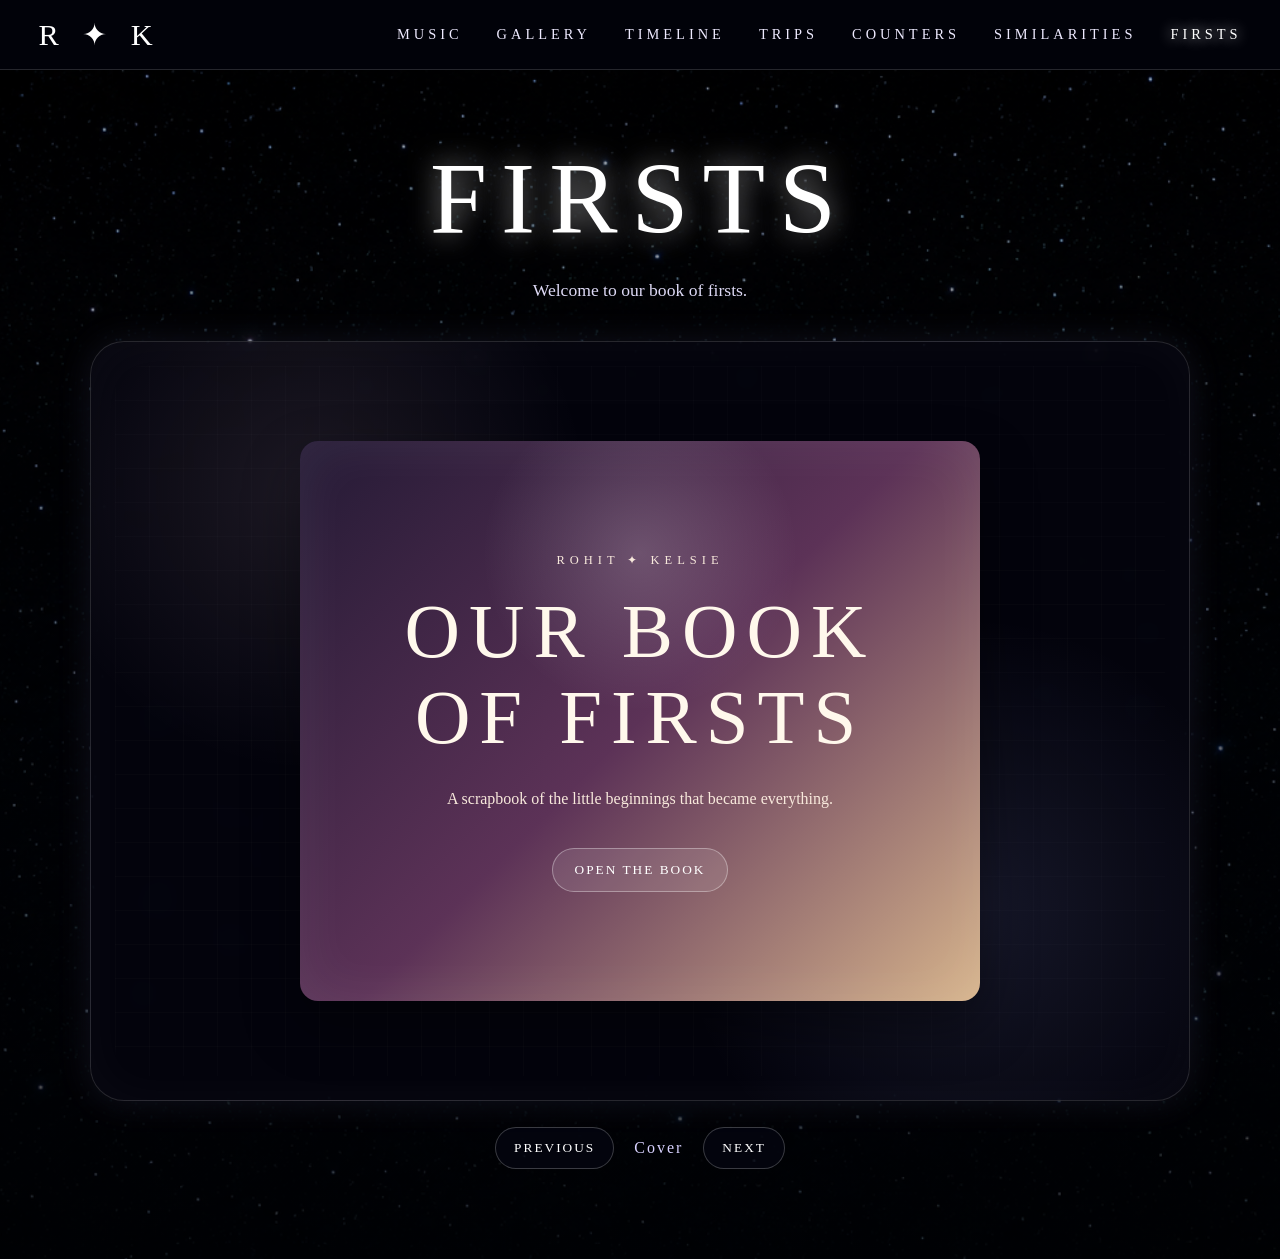
==== firsts.html @ d0226f0a "Add files via upload" ====
<!DOCTYPE html>
<html lang="en">
<head>
  <meta charset="UTF-8" />
  <meta name="viewport" content="width=device-width, initial-scale=1.0" />

  <title>Our Book of Firsts | Rohit ✦ Kelsie</title>

  <link rel="stylesheet" href="style.css?v=6" />
</head>

<body>
  <header class="navbar">
    <a href="index.html" class="logo">R ✦ K</a>

    <nav>
      <a href="music.html">Music</a>
      <a href="gallery.html">Gallery</a>
      <a href="timeline.html">Timeline</a>
      <a href="trips.html">Trips</a>
      <a href="counters.html">Counters</a>
      <a href="similarities.html">Similarities</a>
      <a href="firsts.html" class="active">Firsts</a>
    </nav>
  </header>

  <main class="content-page firsts-page">
    <section class="page-hero firsts-hero">
      <h1>Firsts</h1>
      <p>Welcome to our book of firsts.</p>
    </section>

    <section class="book-shell">

      <aside class="firsts-side-menu" id="sideMenu">
        <p>Chapters</p>
        <button data-page="1">First Meeting</button>
        <button data-page="2">First Hangout</button>
        <button data-page="3">First Long Conversation</button>
        <button data-page="4">First Pseudodate</button>
        <button data-page="5">First Kiss</button>
        <button data-page="6">First Date</button>
        <button data-page="7">First Dance</button>
        <button data-page="8">First Road Trip</button>
        <button data-page="9">First Crack</button>
        <button data-page="10">First Classic Session</button>
        <button data-page="11">First Date as a Couple</button>
        <button data-page="12">First I Love You</button>
        <button data-page="13">First Zoo Day</button>
        <button data-page="14">First Time We Stayed Somewhere</button>
        <button data-page="15">First Flight Together</button>
        <button data-page="16">First Time Duo Drinking</button>
        <button data-page="17">First Fight Both Angry</button>
      </aside>

      <div class="book-stage">

        <!-- COVER -->
        <article class="book-page book-cover active">
          <div class="cover-inner">
            <p class="book-kicker">Rohit ✦ Kelsie</p>
            <h2>Our Book of Firsts</h2>
            <p>
              A scrapbook of the little beginnings that became everything.
            </p>
            <button class="open-book-button" data-page="0">Open the Book</button>
          </div>
        </article>

        <!-- TABLE OF CONTENTS -->
        <article class="book-page contents-page">
          <div class="contents-card">
            <p class="book-kicker">Table of Contents</p>
            <h2>Chapters</h2>

            <div class="chapter-grid">
              <button data-page="1">01. First Meeting</button>
              <button data-page="2">02. First Hangout</button>
              <button data-page="3">03. First Long Conversation</button>
              <button data-page="4">04. First Pseudodate</button>
              <button data-page="5">05. First Kiss</button>
              <button data-page="6">06. First Date</button>
              <button data-page="7">07. First Dance</button>
              <button data-page="8">08. First Road Trip</button>
              <button data-page="9">09. First Crack</button>
              <button data-page="10">10. First Classic Session</button>
              <button data-page="11">11. First Date as a Couple</button>
              <button data-page="12">12. First I Love You</button>
              <button data-page="13">13. First Zoo Day</button>
              <button data-page="14">14. First Time We Stayed Somewhere</button>
              <button data-page="15">15. First Flight Together</button>
              <button data-page="16">16. First Time Duo Drinking</button>
              <button data-page="17">17. First Fight Both Angry</button>
            </div>
          </div>
        </article>

        <!-- FIRST PAGES -->
        <article class="book-page first-entry-page">
          <div class="first-entry">
            <p class="first-number">Chapter 01</p>
            <h2>First Meeting</h2>
            <p class="first-date">Add date</p>
            <p class="first-description">Write the story here.</p>
            <div class="first-photo-grid">
              <div class="first-photo-placeholder">Photo</div>
              <div class="first-photo-placeholder">Photo</div>
              <div class="first-photo-placeholder">Photo</div>
            </div>
          </div>
        </article>

        <article class="book-page first-entry-page">
          <div class="first-entry">
            <p class="first-number">Chapter 02</p>
            <h2>First Hangout</h2>
            <p class="first-date">Add date</p>
            <p class="first-description">Write the story here.</p>
            <div class="first-photo-grid">
              <div class="first-photo-placeholder">Photo</div>
              <div class="first-photo-placeholder">Photo</div>
              <div class="first-photo-placeholder">Photo</div>
            </div>
          </div>
        </article>

        <article class="book-page first-entry-page">
          <div class="first-entry">
            <p class="first-number">Chapter 03</p>
            <h2>First Long Conversation</h2>
            <p class="first-date">Add date</p>
            <p class="first-description">Write the story here.</p>
            <div class="first-photo-grid">
              <div class="first-photo-placeholder">Photo</div>
              <div class="first-photo-placeholder">Photo</div>
              <div class="first-photo-placeholder">Photo</div>
            </div>
          </div>
        </article>

        <article class="book-page first-entry-page">
          <div class="first-entry">
            <p class="first-number">Chapter 04</p>
            <h2>First Pseudodate</h2>
            <p class="first-date">Add date</p>
            <p class="first-description">Write the story here.</p>
            <div class="first-photo-grid">
              <div class="first-photo-placeholder">Photo</div>
              <div class="first-photo-placeholder">Photo</div>
              <div class="first-photo-placeholder">Photo</div>
            </div>
          </div>
        </article>

        <article class="book-page first-entry-page">
          <div class="first-entry">
            <p class="first-number">Chapter 05</p>
            <h2>First Kiss</h2>
            <p class="first-date">Add date</p>
            <p class="first-description">Write the story here.</p>
            <div class="first-photo-grid">
              <div class="first-photo-placeholder">Photo</div>
              <div class="first-photo-placeholder">Photo</div>
              <div class="first-photo-placeholder">Photo</div>
            </div>
          </div>
        </article>

        <article class="book-page first-entry-page">
          <div class="first-entry">
            <p class="first-number">Chapter 06</p>
            <h2>First Date</h2>
            <p class="first-date">Add date</p>
            <p class="first-description">Write the story here.</p>
            <div class="first-photo-grid">
              <div class="first-photo-placeholder">Photo</div>
              <div class="first-photo-placeholder">Photo</div>
              <div class="first-photo-placeholder">Photo</div>
            </div>
          </div>
        </article>

        <article class="book-page first-entry-page">
          <div class="first-entry">
            <p class="first-number">Chapter 07</p>
            <h2>First Dance</h2>
            <p class="first-date">Add date</p>
            <p class="first-description">Write the story here.</p>
            <div class="first-photo-grid">
              <div class="first-photo-placeholder">Photo</div>
              <div class="first-photo-placeholder">Photo</div>
              <div class="first-photo-placeholder">Photo</div>
            </div>
          </div>
        </article>

        <article class="book-page first-entry-page">
          <div class="first-entry">
            <p class="first-number">Chapter 08</p>
            <h2>First Road Trip</h2>
            <p class="first-date">Add date</p>
            <p class="first-description">Write the story here.</p>
            <div class="first-photo-grid">
              <div class="first-photo-placeholder">Photo</div>
              <div class="first-photo-placeholder">Photo</div>
              <div class="first-photo-placeholder">Photo</div>
            </div>
          </div>
        </article>

        <article class="book-page first-entry-page">
          <div class="first-entry">
            <p class="first-number">Chapter 09</p>
            <h2>First Crack</h2>
            <p class="first-date">Add date</p>
            <p class="first-description">Write the story here.</p>
            <div class="first-photo-grid">
              <div class="first-photo-placeholder">Photo</div>
              <div class="first-photo-placeholder">Photo</div>
              <div class="first-photo-placeholder">Photo</div>
            </div>
          </div>
        </article>

        <article class="book-page first-entry-page">
          <div class="first-entry">
            <p class="first-number">Chapter 10</p>
            <h2>First Classic Session</h2>
            <p class="first-date">Add date</p>
            <p class="first-description">Write the story here.</p>
            <div class="first-photo-grid">
              <div class="first-photo-placeholder">Photo</div>
              <div class="first-photo-placeholder">Photo</div>
              <div class="first-photo-placeholder">Photo</div>
            </div>
          </div>
        </article>

        <article class="book-page first-entry-page">
          <div class="first-entry">
            <p class="first-number">Chapter 11</p>
            <h2>First Date as a Couple</h2>
            <p class="first-date">Add date</p>
            <p class="first-description">Write the story here.</p>
            <div class="first-photo-grid">
              <div class="first-photo-placeholder">Photo</div>
              <div class="first-photo-placeholder">Photo</div>
              <div class="first-photo-placeholder">Photo</div>
            </div>
          </div>
        </article>

        <article class="book-page first-entry-page">
          <div class="first-entry">
            <p class="first-number">Chapter 12</p>
            <h2>First I Love You</h2>
            <p class="first-date">Add date</p>
            <p class="first-description">Write the story here.</p>
            <div class="first-photo-grid">
              <div class="first-photo-placeholder">Photo</div>
              <div class="first-photo-placeholder">Photo</div>
              <div class="first-photo-placeholder">Photo</div>
            </div>
          </div>
        </article>

        <article class="book-page first-entry-page">
          <div class="first-entry">
            <p class="first-number">Chapter 13</p>
            <h2>First Zoo Day</h2>
            <p class="first-date">Add date</p>
            <p class="first-description">Write the story here.</p>
            <div class="first-photo-grid">
              <div class="first-photo-placeholder">Photo</div>
              <div class="first-photo-placeholder">Photo</div>
              <div class="first-photo-placeholder">Photo</div>
            </div>
          </div>
        </article>

        <article class="book-page first-entry-page">
          <div class="first-entry">
            <p class="first-number">Chapter 14</p>
            <h2>First Time We Stayed Somewhere</h2>
            <p class="first-date">Add date</p>
            <p class="first-description">Write the story here.</p>
            <div class="first-photo-grid">
              <div class="first-photo-placeholder">Photo</div>
              <div class="first-photo-placeholder">Photo</div>
              <div class="first-photo-placeholder">Photo</div>
            </div>
          </div>
        </article>

        <article class="book-page first-entry-page">
          <div class="first-entry">
            <p class="first-number">Chapter 15</p>
            <h2>First Flight Together</h2>
            <p class="first-date">Add date</p>
            <p class="first-description">Write the story here.</p>
            <div class="first-photo-grid">
              <div class="first-photo-placeholder">Photo</div>
              <div class="first-photo-placeholder">Photo</div>
              <div class="first-photo-placeholder">Photo</div>
            </div>
          </div>
        </article>

        <article class="book-page first-entry-page">
          <div class="first-entry">
            <p class="first-number">Chapter 16</p>
            <h2>First Time Duo Drinking</h2>
            <p class="first-date">Add date</p>
            <p class="first-description">Write the story here.</p>
            <div class="first-photo-grid">
              <div class="first-photo-placeholder">Photo</div>
              <div class="first-photo-placeholder">Photo</div>
              <div class="first-photo-placeholder">Photo</div>
            </div>
          </div>
        </article>

        <article class="book-page first-entry-page">
          <div class="first-entry">
            <p class="first-number">Chapter 17</p>
            <h2>First Fight Both Angry at Each Other</h2>
            <p class="first-date">Add date</p>
            <p class="first-description">Write the story here.</p>
            <div class="first-photo-grid">
              <div class="first-photo-placeholder">Photo</div>
              <div class="first-photo-placeholder">Photo</div>
              <div class="first-photo-placeholder">Photo</div>
            </div>
          </div>
        </article>

      </div>

      <div class="book-controls">
        <button id="prevPage">Previous</button>
        <p id="pageNumber">Cover</p>
        <button id="nextPage">Next</button>
      </div>
    </section>
  </main>

  <script>
    const pages = document.querySelectorAll(".book-page");
    const pageNumber = document.getElementById("pageNumber");
    const nextButton = document.getElementById("nextPage");
    const prevButton = document.getElementById("prevPage");
    const sideMenu = document.getElementById("sideMenu");
    const jumpButtons = document.querySelectorAll("[data-page]");

    let currentPage = 0;

    function updatePageLabel() {
      if (currentPage === 0) {
        pageNumber.textContent = "Cover";
      } else if (currentPage === 1) {
        pageNumber.textContent = "Chapters";
      } else {
        pageNumber.textContent = `Chapter ${currentPage - 1} of 17`;
      }
    }

    function updateSideMenu() {
      if (currentPage >= 2) {
        sideMenu.classList.add("visible");
      } else {
        sideMenu.classList.remove("visible");
      }

      sideMenu.querySelectorAll("button").forEach((button) => {
        button.classList.toggle("active", Number(button.dataset.page) === currentPage - 1);
      });
    }

    function showPage(index, direction = "next") {
      if (index < 0 || index >= pages.length || index === currentPage) return;

      const oldPage = pages[currentPage];

      oldPage.classList.remove("active");
      oldPage.classList.add(direction === "next" ? "shuffle-left" : "shuffle-right");

      setTimeout(() => {
        pages.forEach((page) => {
          page.classList.remove("active", "shuffle-left", "shuffle-right");
        });

        currentPage = index;
        pages[currentPage].classList.add("active");

        updatePageLabel();
        updateSideMenu();
      }, 220);
    }

    nextButton.addEventListener("click", () => {
      const next = currentPage + 1 >= pages.length ? 0 : currentPage + 1;
      showPage(next, "next");
    });

    prevButton.addEventListener("click", () => {
      const prev = currentPage - 1 < 0 ? pages.length - 1 : currentPage - 1;
      showPage(prev, "prev");
    });

    jumpButtons.forEach((button) => {
      button.addEventListener("click", () => {
        const target = Number(button.dataset.page) + 1;
        const direction = target > currentPage ? "next" : "prev";
        showPage(target, direction);
      });
    });

    updatePageLabel();
    updateSideMenu();
  </script>
</body>
</html>
---- style.css ----
* {
  margin: 0;
  padding: 0;
  box-sizing: border-box;
}

html,
body {
  width: 100%;
  min-height: 100%;
  background: black;
}

body {
  overflow-x: hidden;
  font-family: Georgia, "Times New Roman", serif;
}

/* Top navigation menu */
.navbar {
  width: 100%;
  height: 70px;
  padding: 0 3%;

  display: flex;
  align-items: center;
  justify-content: space-between;

  background: rgba(2, 3, 10, 0.94);
  border-bottom: 1px solid rgba(255, 255, 255, 0.14);
}

.logo {
  color: white;
  text-decoration: none;
  font-size: 1.9rem;
  letter-spacing: 8px;
  white-space: nowrap;
}

nav {
  display: flex;
  align-items: center;
  gap: 34px;
  flex-wrap: wrap;
}

nav a {
  color: #eeeaff;
  text-decoration: none;
  text-transform: uppercase;
  font-size: 0.9rem;
  letter-spacing: 4px;
}

nav a:hover {
  color: white;
  text-shadow: 0 0 14px white;
}

/* The image section below the nav */
.home-page {
  position: relative;
  width: 100vw;
  min-height: calc(100vh - 70px);

  display: flex;
  align-items: center;
  justify-content: center;

  background-image: url("images/stars-bg.png");
  background-size: cover;
  background-position: center center;
  background-repeat: no-repeat;

  overflow: hidden;
}
.image-map {
  position: relative;
  width: min(78vw, 1500px);
}

.image-map img {
  display: block;
  width: 100%;
  height: auto;
}

/* Invisible clickable boxes */
.hotspot {
  position: absolute;
  display: block;
  text-decoration: none;
  cursor: pointer;
  border-radius: 18px;
}

/* Hover effect so you know what is clickable */
.hotspot:hover {
  background: rgba(255, 255, 255, 0.035);
  box-shadow: 0 0 30px rgba(220, 220, 255, 0.25);
}

/* Clickable areas over the star map image */

/* Clickable areas over JUST the section titles */

.star-music {
  left: 23.8%;
  top: 21%;
  width: 7.6%;
  height: 7%;
}

.star-gallery {
  left: 46%;
  top: 17.6%;
  width: 9.8%;
  height: 7%;
}

.star-timeline {
  left: 70.6%;
  top: 24.6%;
  width: 10%;
  height: 7%;
}

.star-trips {
  left: 14.2%;
  top: 58%;
  width: 7%;
  height: 7%;
}

.star-counters {
  left: 76.4%;
  top: 59.4%;
  width: 11%;
  height: 7%;
}

.star-similarities {
  left: 32%;
  top: 72%;
  width: 13%;
  height: 7%;
}

.star-firsts {
  left: 58.2%;
  top: 72.3%;
  width: 7.7%;
  height: 6%;
}

/* Mobile adjustments */
@media (max-width: 850px) {
  .navbar {
    height: auto;
    min-height: 95px;
    padding: 18px 20px;
    flex-direction: column;
    gap: 14px;
  }

  .logo {
    font-size: 1.6rem;
  }

  nav {
    justify-content: center;
    gap: 16px;
  }

  nav a {
    font-size: 0.72rem;
    letter-spacing: 2px;
  }

  .home-page {
    height: calc(100vh - 95px);
    min-height: 680px;
    background-size: cover;
    background-position: center center;
  }

  .hotspot:hover {
    background: transparent;
    box-shadow: none;
  }
}
/* Shared inside pages */

.content-page {
  min-height: calc(100vh - 70px);
  padding: 70px 7% 90px;

  background-image:
    linear-gradient(rgba(0, 0, 0, 0.32), rgba(0, 0, 0, 0.68)),
    url("images/stars-bg.png");

  background-size: cover;
  background-position: center center;
  background-repeat: no-repeat;

  color: white;
}
.music-page {
  background-image:
    linear-gradient(rgba(0, 0, 0, 0.38), rgba(0, 0, 0, 0.72)),
    url("images/music-bg.png");
}

nav a.active {
  color: white;
  text-shadow: 0 0 14px white;
}

.page-hero {
  max-width: 900px;
  margin: 0 auto 70px;
  text-align: center;
}

.page-hero h1 {
  font-size: clamp(3.2rem, 8vw, 7rem);
  font-weight: normal;
  letter-spacing: 14px;
  text-transform: uppercase;
  margin-bottom: 18px;
  text-shadow: 0 0 28px rgba(255, 255, 255, 0.55);
}

.page-hero p {
  color: #ddd9f5;
  font-size: 1.1rem;
  line-height: 1.8;
}

.eyebrow {
  color: #d8d2ff;
  text-transform: uppercase;
  letter-spacing: 5px;
  font-size: 0.75rem;
  margin-bottom: 12px;
}

.music-section {
  max-width: 1250px;
  margin: 0 auto;
}

.section-heading {
  text-align: center;
  margin-bottom: 34px;
}

.section-heading h2,
.coming-soon-section h2 {
  font-size: clamp(2rem, 4vw, 3.5rem);
  font-weight: normal;
  letter-spacing: 8px;
  text-transform: uppercase;
  text-shadow: 0 0 18px rgba(255, 255, 255, 0.35);
}

.playlist-grid {
  display: grid;
  grid-template-columns: repeat(2, minmax(0, 1fr));
  gap: 34px;
}

.playlist-card {
  display: grid;
  grid-template-columns: 230px 1fr;
  gap: 28px;
  align-items: start;

  padding: 26px;
  border: 1px solid rgba(255, 255, 255, 0.14);
  border-radius: 28px;

  background: rgba(5, 6, 18, 0.68);
  box-shadow: 0 0 35px rgba(160, 170, 255, 0.09);
  backdrop-filter: blur(10px);
}

.playlist-cover {
  width: 100%;
  aspect-ratio: 1 / 1;
  object-fit: cover;
  border-radius: 20px;

  box-shadow:
    0 0 18px rgba(255, 255, 255, 0.18),
    0 0 42px rgba(180, 190, 255, 0.13);
}

.playlist-info h3 {
  font-size: 1.55rem;
  font-weight: normal;
  letter-spacing: 4px;
  text-transform: uppercase;
  margin-bottom: 16px;
}

.playlist-info p {
  color: #e4e1f5;
  font-size: 0.98rem;
  line-height: 1.8;
  margin-bottom: 22px;
}

.signature {
  display: block;
  margin-top: 10px;
  color: #ffffff;
}

.spotify-button {
  display: inline-block;
  padding: 12px 18px;

  border: 1px solid rgba(255, 255, 255, 0.28);
  border-radius: 999px;

  color: white;
  text-decoration: none;
  text-transform: uppercase;
  letter-spacing: 2px;
  font-size: 0.75rem;

  background: rgba(255, 255, 255, 0.06);
  transition: 0.25s;
}

.spotify-button:hover {
  background: rgba(255, 255, 255, 0.14);
  box-shadow: 0 0 24px rgba(220, 220, 255, 0.25);
  transform: translateY(-2px);
}

.coming-soon-section {
  max-width: 900px;
  margin: 85px auto 0;
  padding: 34px;

  text-align: center;

  border: 1px solid rgba(255, 255, 255, 0.12);
  border-radius: 28px;

  background: rgba(5, 6, 18, 0.55);
  backdrop-filter: blur(10px);
}

.coming-soon-section p {
  color: #ddd9f5;
  line-height: 1.8;
  margin-top: 14px;
}

/* Laptop/tablet responsive behavior */
@media (max-width: 1150px) {
  .playlist-grid {
    grid-template-columns: 1fr;
  }

  .playlist-card {
    max-width: 850px;
    margin: 0 auto;
  }
}

/* Phone responsive behavior */
@media (max-width: 700px) {
  .content-page {
    padding: 45px 6% 70px;
  }

  .page-hero h1 {
    letter-spacing: 8px;
  }

  .playlist-card {
    grid-template-columns: 1fr;
    padding: 22px;
  }

  .playlist-cover {
    max-width: 290px;
    margin: 0 auto;
  }

  .playlist-info {
    text-align: center;
  }

  .playlist-info h3 {
    font-size: 1.3rem;
  }
}
/* Smaller section titles */
.section-heading h2,
.songs-section h2 {
  font-size: clamp(1.6rem, 3vw, 2.45rem);
  letter-spacing: 7px;
}

/* Our Songs section */

.songs-section {
  max-width: 1250px;
  margin: 90px auto 0;
}

.section-caption {
  margin-top: 10px;
  color: #cfcbe8;
  font-size: 0.9rem;
  letter-spacing: 3px;
  text-transform: lowercase;
}

.songs-grid {
  display: grid;
  grid-template-columns: repeat(3, minmax(0, 1fr));
  gap: 22px;
  margin-top: 34px;
}

.song-card {
  padding: 18px;
  border-radius: 22px;
  background: rgba(5, 6, 18, 0.68);
  border: 1px solid rgba(255, 255, 255, 0.13);
  backdrop-filter: blur(10px);
  box-shadow: 0 0 28px rgba(160, 170, 255, 0.08);
}

.song-cover {
  width: 100%;
  aspect-ratio: 1 / 1;
  object-fit: cover;
  border-radius: 16px;
  margin-bottom: 16px;
  box-shadow:
    0 0 14px rgba(255, 255, 255, 0.15),
    0 0 30px rgba(180, 190, 255, 0.12);
}

.song-card h3 {
  font-size: 1rem;
  line-height: 1.35;
  letter-spacing: 2.2px;
  text-transform: uppercase;
  font-weight: normal;
  margin-bottom: 5px;
}

.artist {
  color: #c9c4df;
  font-size: 0.82rem;
  letter-spacing: 1.5px;
  margin-bottom: 14px;
}

.song-story {
  margin-top: 12px;
  padding-top: 12px;
  border-top: 1px solid rgba(255, 255, 255, 0.12);
}

.song-story h4 {
  font-size: 0.72rem;
  letter-spacing: 2px;
  text-transform: uppercase;
  color: #ffffff;
  margin-bottom: 9px;
}

.song-story p {
  color: #e2dff0;
  font-size: 0.86rem;
  line-height: 1.65;
}

/* Keep 3 across on most laptops, 2 on smaller screens, 1 on phones */
@media (max-width: 1100px) {
  .songs-grid {
    grid-template-columns: repeat(2, minmax(0, 1fr));
  }
}

@media (max-width: 680px) {
  .songs-grid {
    grid-template-columns: 1fr;
  }

  .song-card {
    padding: 16px;
  }
}
.spotify-embed {
  width: 100%;
  height: 152px;
  border: none;
  border-radius: 16px;
  margin-bottom: 16px;
}
.song-story {
  margin-top: 16px;
  padding-top: 14px;
  border-top: 1px solid rgba(255, 255, 255, 0.12);
}

.song-card iframe {
  display: block;
  width: 100%;
  border: none;
  margin-bottom: 0;
}
/* Trips page */

.trips-page {
  background-image:
    linear-gradient(rgba(0, 0, 0, 0.32), rgba(0, 0, 0, 0.72)),
    url("images/stars-bg.png");
}

.trips-hero {
  margin-bottom: 35px;
}

.map-section {
  max-width: 1250px;
  margin: 0 auto;
  padding: 18px;

  border: 1px solid rgba(255, 255, 255, 0.14);
  border-radius: 30px;

  background: rgba(5, 6, 18, 0.68);
  box-shadow: 0 0 35px rgba(160, 170, 255, 0.1);
  backdrop-filter: blur(10px);
}

#trip-map {
  width: 100%;
  height: 620px;
  border-radius: 22px;
  overflow: hidden;
  background: #050510;
}

/* Custom star pin */
/* Custom dark star pin for light map */
.star-map-pin {
  background: transparent !important;
  border: none !important;
}

/* Custom dark star pin for light map */
.star-map-pin {
  background: transparent !important;
  border: none !important;
}

.star-map-pin span {
  width: 18px;
  height: 18px;

  display: flex;
  align-items: center;
  justify-content: center;

  color: #080814;
  font-size: 16px;
  line-height: 1;

  text-shadow:
    0 0 2px white,
    0 0 4px white,
    0 0 7px rgba(5, 5, 16, 0.5);

  filter: drop-shadow(0 1px 2px rgba(0, 0, 0, 0.65));
}

/* Leaflet popup styling */
.leaflet-popup-content-wrapper {
  background: rgba(5, 6, 18, 0.94);
  color: white;
  border-radius: 18px;
  border: 1px solid rgba(255, 255, 255, 0.18);
  box-shadow: 0 0 25px rgba(180, 190, 255, 0.2);
}

.leaflet-popup-tip {
  background: rgba(5, 6, 18, 0.94);
}

.trip-popup h3 {
  font-family: Georgia, "Times New Roman", serif;
  font-size: 1rem;
  letter-spacing: 2px;
  text-transform: uppercase;
  margin-bottom: 8px;
}

.trip-popup p {
  color: #ddd9f5;
  line-height: 1.5;
  margin-bottom: 12px;
}

.trip-popup a {
  color: white;
  text-decoration: none;
  letter-spacing: 1.5px;
  text-transform: uppercase;
  font-size: 0.75rem;
  border-bottom: 1px solid rgba(255, 255, 255, 0.55);
}

.trip-list-section {
  max-width: 1250px;
  margin: 70px auto 0;
}

.trip-preview-grid {
  display: grid;
  grid-template-columns: repeat(3, minmax(0, 1fr));
  gap: 22px;
  margin-top: 30px;
}

.trip-preview-card {
  display: block;
  padding: 24px;
  min-height: 170px;

  color: white;
  text-decoration: none;

  border-radius: 24px;
  border: 1px solid rgba(255, 255, 255, 0.14);

  background: rgba(5, 6, 18, 0.66);
  backdrop-filter: blur(10px);
  box-shadow: 0 0 28px rgba(160, 170, 255, 0.08);

  transition: 0.25s;
}

.trip-preview-card:hover {
  transform: translateY(-5px);
  box-shadow: 0 0 32px rgba(220, 220, 255, 0.22);
}

.trip-preview-card h3 {
  font-size: 1.25rem;
  font-weight: normal;
  letter-spacing: 4px;
  text-transform: uppercase;
  margin-bottom: 14px;
}

.trip-preview-card p {
  color: #ddd9f5;
  line-height: 1.7;
  font-size: 0.95rem;
}

/* Make map and cards responsive */
@media (max-width: 1000px) {
  #trip-map {
    height: 520px;
  }

  .trip-preview-grid {
    grid-template-columns: repeat(2, minmax(0, 1fr));
  }
}

@media (max-width: 650px) {
  .map-section {
    padding: 10px;
    border-radius: 22px;
  }

  #trip-map {
    height: 430px;
    border-radius: 16px;
  }

  .trip-preview-grid {
    grid-template-columns: 1fr;
  }
}
#trip-map {
  filter: contrast(1.08) brightness(0.82) saturate(0.75);
}

.map-section {
  position: relative;
}

.map-section::before {
  content: "";
  position: absolute;
  inset: 18px;
  border-radius: 22px;
  pointer-events: none;
  z-index: 500;

  background:
    radial-gradient(circle at 50% 50%, transparent 45%, rgba(5, 6, 18, 0.45) 100%),
    linear-gradient(rgba(120, 125, 255, 0.05), rgba(255, 214, 246, 0.04));
}
/* Themed trip cards */

.trip-preview-card {
  position: relative;
  overflow: hidden;
}

.trip-preview-card::before {
  content: "";
  position: absolute;
  inset: 0;
  opacity: 0.35;
  pointer-events: none;
  background:
    radial-gradient(circle at 20% 20%, rgba(255,255,255,0.35), transparent 18%),
    radial-gradient(circle at 80% 70%, rgba(255,255,255,0.18), transparent 22%);
}

.trip-preview-card h3,
.trip-preview-card p {
  position: relative;
  z-index: 2;
}

.trip-preview-card h3 {
  text-shadow: 0 0 14px rgba(255, 255, 255, 0.45);
}

/* Greece / Mediterranean */

/* Greece / Mediterranean */

.athens-card {
  background:
    linear-gradient(rgba(5, 6, 18, 0.12), rgba(5, 6, 18, 0.56)),
    linear-gradient(135deg, #f8fbff, #2f76d2, #f0c84b, #ffffff);
  border-color: rgba(240, 200, 75, 0.48);
}

.santorini-card {
  background:
    linear-gradient(rgba(5, 6, 18, 0.08), rgba(5, 6, 18, 0.5)),
    linear-gradient(135deg, #ffffff, #2b7fe2, #dff1ff);
  border-color: rgba(255, 255, 255, 0.52);
}
.nashville-card {
  background:
    linear-gradient(rgba(5, 6, 18, 0.10), rgba(5, 6, 18, 0.50)),
    linear-gradient(
      135deg,
      #0717ff 0%,
      #0717ff 0%,
      #ff2a00 32%,
      #ff7a00 82%,
      #18ff5b 100%
    );
  border-color: rgba(255, 90, 0, 0.5);
  box-shadow:
    0 0 18px rgba(7, 23, 255, 0.22),
    0 0 26px rgba(255, 42, 0, 0.2),
    0 0 34px rgba(24, 255, 91, 0.13);
}

.heraklion-card {
  background:
    linear-gradient(rgba(5, 6, 18, 0.1), rgba(5, 6, 18, 0.54)),
    linear-gradient(135deg, #f9fcff, #2679d8, #cfe6ff);
  border-color: rgba(38, 121, 216, 0.44);
}


/* Spain */

.barcelona-card {
  background:
    linear-gradient(rgba(5, 6, 18, 0.14), rgba(5, 6, 18, 0.58)),
    linear-gradient(135deg, #8fd8ff, #f7df8f, #f7b7a3);
  border-color: rgba(143, 216, 255, 0.4);
}

.madrid-card {
  background:
    linear-gradient(rgba(5, 6, 18, 0.18), rgba(5, 6, 18, 0.62)),
    linear-gradient(135deg, #c62828, #f2c94c, #8b1e1e);
  border-color: rgba(242, 201, 76, 0.4);
}

.seville-card {
  background:
    linear-gradient(rgba(5, 6, 18, 0.18), rgba(5, 6, 18, 0.64)),
    linear-gradient(135deg, #f2cf63, #b98546, #7a5230);
  border-color: rgba(242, 207, 99, 0.4);
}

.malaga-card {
  background:
    linear-gradient(rgba(5, 6, 18, 0.18), rgba(5, 6, 18, 0.64)),
    linear-gradient(135deg, #f0cb59, #b78948, #7a5a39);
  border-color: rgba(240, 203, 89, 0.4);
}

.tenerife-card {
  background:
    linear-gradient(rgba(5, 6, 18, 0.10), rgba(5, 6, 18, 0.56)),
    linear-gradient(
      135deg,
      #2f9fd6 10%,
      #7ec9df 32%,
      #dcc98a 40%,
      #2f6f4a 72%,
      #143621 100%
    );
  border-color: rgba(126, 201, 223, 0.45);
}

/* Portugal */

.algarve-card {
  background:
    linear-gradient(rgba(5, 6, 18, 0.12), rgba(5, 6, 18, 0.56)),
    linear-gradient(135deg, #22b8c7, #6edfe7, #f4d34f, #ffe99a);
  border-color: rgba(244, 211, 79, 0.5);
}

/* France */

.paris-card {
  background:
    linear-gradient(rgba(5, 6, 18, 0.16), rgba(5, 6, 18, 0.6)),
    linear-gradient(135deg, #5f0d1b, #a91732, #d94f78, #f2a6c2);
  border-color: rgba(242, 166, 194, 0.45);
}

/* Norway / Finland / Nordic */

.lofoten-card {
  background:
    linear-gradient(rgba(5, 6, 18, 0.14), rgba(5, 6, 18, 0.62)),
    linear-gradient(135deg, #f5fbff, #0d6b7a, #9fd8ff);
  border-color: rgba(159, 216, 255, 0.42);
}

.oslo-card {
  background:
    linear-gradient(rgba(5, 6, 18, 0.16), rgba(5, 6, 18, 0.62)),
    linear-gradient(135deg, #0f3a63, #1f5f8d, #f3f8fc);
  border-color: rgba(243, 248, 252, 0.42);
}

.rovaniemi-card {
  background:
    linear-gradient(rgba(5, 6, 18, 0.16), rgba(5, 6, 18, 0.66)),
    linear-gradient(135deg, #b71c1c, #1f6b34, #f2f5f7);
  border-color: rgba(242, 245, 247, 0.4);
}

/* Denmark */

.horsens-card {
  background:
    linear-gradient(rgba(5, 6, 18, 0.18), rgba(5, 6, 18, 0.66)),
    linear-gradient(135deg, #7b624a, #9a948e, #5f5651);
  border-color: rgba(154, 148, 142, 0.38);
}

.aarhus-card {
  background:
    linear-gradient(rgba(5, 6, 18, 0.18), rgba(5, 6, 18, 0.66)),
    linear-gradient(135deg, #14284f, #2f3e8f, #4b4ca8);
  border-color: rgba(75, 76, 168, 0.38);
}

/* Czech Republic */

.prague-card {
  background:
    linear-gradient(rgba(5, 6, 18, 0.10), rgba(5, 6, 18, 0.58)),
    linear-gradient(135deg, #2a2a2a, #ffe14f);
  border-color: rgba(255, 225, 79, 0.58);
}

/* Colorado */

.breckenridge-card {
  background:
    linear-gradient(rgba(5, 6, 18, 0.14), rgba(5, 6, 18, 0.66)),
    linear-gradient(135deg, #2d5a3b, #5d3c24, #ffffff);
  border-color: rgba(255, 255, 255, 0.42);
}
.denver-card {
  background:
    linear-gradient(rgba(5, 6, 18, 0.16), rgba(5, 6, 18, 0.64)),
    linear-gradient(135deg, #2b6b45, #d9783a, #f0b36b);
  border-color: rgba(217, 120, 58, 0.4);
}
.helsinki-card {
  background:
    linear-gradient(rgba(5, 6, 18, 0.22), rgba(5, 6, 18, 0.72)),
    linear-gradient(135deg, #1a2d42, #758da3, #d8e2ec);
  border-color: rgba(216, 226, 236, 0.35);
}

/* Denmark */

.copenhagen-card {
  background:
    linear-gradient(rgba(5, 6, 18, 0.22), rgba(5, 6, 18, 0.7)),
    linear-gradient(135deg, #10243d, #7b9bbd, #f2c7d3);
  border-color: rgba(242, 199, 211, 0.35);
}
.mons-klint-card {
  background:
    linear-gradient(rgba(5, 6, 18, 0.12), rgba(5, 6, 18, 0.67)),
    linear-gradient(135deg, #f4f1e6, #5fb8c8, #214d5b);
  border-color: rgba(244, 241, 230, 0.45);
}
.trip-preview-card h3 {
  text-shadow: 0 0 12px rgba(0, 0, 0, 0.22), 0 0 14px rgba(255, 255, 255, 0.28);
}
/* Extra hover glow per card */
.trip-preview-card:hover {
  filter: brightness(1.08) saturate(1.08);
}
/* Counters page */

.counters-page {
  background-image:
    linear-gradient(rgba(0, 0, 0, 0.32), rgba(0, 0, 0, 0.72)),
    url("images/stars-bg.png");
}

.counters-hero {
  margin-bottom: 35px;
}

.counters-grid {
  max-width: 1250px;
  margin: 0 auto;

  display: grid;
  grid-template-columns: repeat(2, minmax(0, 1fr));
  gap: 24px;
}

.counter-card {
  position: relative;
  overflow: hidden;

  min-height: 220px;
  padding: 30px;

  border-radius: 28px;
  border: 1px solid rgba(255, 255, 255, 0.14);

  background:
    radial-gradient(circle at 20% 20%, rgba(255, 255, 255, 0.14), transparent 24%),
    radial-gradient(circle at 80% 70%, rgba(255, 214, 246, 0.12), transparent 28%),
    rgba(5, 6, 18, 0.68);

  box-shadow:
    0 0 32px rgba(160, 170, 255, 0.10),
    inset 0 0 40px rgba(255, 255, 255, 0.03);

  backdrop-filter: blur(10px);
}

.counter-card::before {
  content: "✦";
  position: absolute;
  right: 28px;
  top: 22px;

  color: rgba(255, 255, 255, 0.42);
  font-size: 1.4rem;

  text-shadow:
    0 0 10px rgba(255, 255, 255, 0.6),
    0 0 22px rgba(216, 210, 255, 0.4);
}

.primary-counter {
  grid-column: span 2;
  min-height: 250px;

  background:
    radial-gradient(circle at 18% 22%, rgba(255, 255, 255, 0.16), transparent 24%),
    radial-gradient(circle at 82% 70%, rgba(255, 214, 246, 0.18), transparent 30%),
    linear-gradient(135deg, rgba(25, 32, 78, 0.78), rgba(92, 50, 87, 0.62));
}

.anniversary-counter {
  background:
    radial-gradient(circle at 25% 25%, rgba(255, 255, 255, 0.17), transparent 22%),
    linear-gradient(135deg, rgba(76, 45, 95, 0.78), rgba(175, 96, 128, 0.55));
}

.birthday-counter {
  background:
    radial-gradient(circle at 22% 20%, rgba(255, 255, 255, 0.14), transparent 22%),
    linear-gradient(135deg, rgba(16, 37, 72, 0.76), rgba(88, 92, 150, 0.52));
}

.counter-label {
  margin-bottom: 18px;

  color: #d8d2ff;
  font-size: 0.78rem;
  letter-spacing: 4px;
  text-transform: uppercase;
}

.counter-card h2 {
  color: white;
  font-size: clamp(2rem, 4.4vw, 4.8rem);
  font-weight: normal;
  letter-spacing: 4px;
  line-height: 1.18;

  text-shadow:
    0 0 22px rgba(255, 255, 255, 0.45),
    0 0 40px rgba(180, 190, 255, 0.18);
}

.counter-card h2 span {
  display: inline-block;
  margin-right: 18px;
}

.counter-card h2 small {
  margin-left: 4px;

  color: #d8d2ff;
  font-size: 0.42em;
  letter-spacing: 1px;
}

.counter-date {
  margin-top: 20px;

  color: #cfcbe8;
  font-size: 0.95rem;
  letter-spacing: 2px;
}

@media (max-width: 900px) {
  .counters-grid {
    grid-template-columns: 1fr;
  }

  .primary-counter {
    grid-column: span 1;
  }

  .counter-card {
    min-height: 190px;
  }
}

@media (max-width: 600px) {
  .counter-card {
    padding: 24px;
  }

  .counter-card h2 span {
    margin-right: 10px;
  }

  .counter-label {
    letter-spacing: 2.5px;
  }

  .counter-date {
    font-size: 0.85rem;
  }
}
/* Our Book of Firsts */

.firsts-page {
  background-image:
    linear-gradient(rgba(0, 0, 0, 0.28), rgba(0, 0, 0, 0.76)),
    url("images/stars-bg.png");
}

.firsts-hero {
  margin-bottom: 34px;
}

.book-shell {
  position: relative;
  max-width: 1220px;
  margin: 0 auto;
}

.book-stage {
  position: relative;
  min-height: 760px;
  padding: 32px;

  border-radius: 34px;
  border: 1px solid rgba(255, 255, 255, 0.14);

  background:
    radial-gradient(circle at 20% 20%, rgba(255, 214, 246, 0.10), transparent 26%),
    radial-gradient(circle at 80% 75%, rgba(160, 170, 255, 0.12), transparent 28%),
    rgba(5, 6, 18, 0.66);

  box-shadow:
    0 0 36px rgba(160, 170, 255, 0.10),
    inset 0 0 55px rgba(255, 255, 255, 0.03);

  backdrop-filter: blur(10px);
  overflow: hidden;
}

.book-stage::before {
  content: "";
  position: absolute;
  inset: 24px;
  border-radius: 26px;
  pointer-events: none;

  background-image:
    linear-gradient(rgba(255,255,255,0.035) 1px, transparent 1px),
    linear-gradient(90deg, rgba(255,255,255,0.035) 1px, transparent 1px);
  background-size: 34px 34px;
  opacity: 0.45;
}

.book-page {
  position: absolute;
  inset: 32px;

  opacity: 0;
  transform: translateX(45px) translateY(12px) rotate(2deg) scale(0.98);
  pointer-events: none;

  transition:
    opacity 0.36s ease,
    transform 0.36s ease;
}

.book-page.active {
  opacity: 1;
  transform: translateX(0) translateY(0) rotate(0deg) scale(1);
  pointer-events: auto;
  z-index: 4;
}

.book-page.shuffle-left {
  opacity: 0;
  transform: translateX(-60px) translateY(-10px) rotate(-4deg) scale(0.96);
}

.book-page.shuffle-right {
  opacity: 0;
  transform: translateX(60px) translateY(-10px) rotate(4deg) scale(0.96);
}

/* Cover */

.book-cover {
  display: grid;
  place-items: center;
}

.cover-inner {
  width: min(680px, 92%);
  min-height: 560px;
  padding: 70px 48px;

  display: flex;
  flex-direction: column;
  justify-content: center;
  align-items: center;

  text-align: center;

  border-radius: 18px;

  background:
    radial-gradient(circle at 50% 20%, rgba(255,255,255,0.18), transparent 28%),
    linear-gradient(135deg, #241a35, #5c3257, #d7b48c);

  color: #fff8ec;

  box-shadow:
    0 24px 55px rgba(0, 0, 0, 0.42),
    inset 0 0 55px rgba(255, 255, 255, 0.08);
}

.book-kicker {
  margin-bottom: 18px;
  color: #f6d9ef;
  letter-spacing: 5px;
  text-transform: uppercase;
  font-size: 0.78rem;
}

.cover-inner h2,
.contents-card h2,
.first-entry h2 {
  font-weight: normal;
  text-transform: uppercase;
}

.cover-inner h2 {
  max-width: 520px;
  font-size: clamp(2.8rem, 6vw, 5rem);
  letter-spacing: 9px;
  line-height: 1.12;
  margin-bottom: 24px;
}

.cover-inner p {
  max-width: 480px;
  color: #f8e9dc;
  line-height: 1.8;
}

.open-book-button,
.book-controls button,
.chapter-grid button,
.firsts-side-menu button {
  font-family: Georgia, "Times New Roman", serif;
}

.open-book-button {
  margin-top: 34px;
  padding: 13px 22px;

  border-radius: 999px;
  border: 1px solid rgba(255, 255, 255, 0.34);

  background: rgba(255, 255, 255, 0.10);
  color: white;

  letter-spacing: 2px;
  text-transform: uppercase;

  cursor: pointer;
  transition: 0.25s;
}

.open-book-button:hover {
  background: rgba(255, 255, 255, 0.18);
  box-shadow: 0 0 28px rgba(255, 214, 246, 0.24);
  transform: translateY(-2px);
}

/* Contents */

.contents-page {
  display: grid;
  place-items: center;
}

.contents-card {
  width: min(920px, 94%);
  padding: 42px;

  border-radius: 18px;

  background: #f7f0df;
  color: #211a12;

  box-shadow:
    0 20px 48px rgba(0, 0, 0, 0.36),
    0 0 28px rgba(255, 255, 255, 0.08);
}

.contents-card .book-kicker {
  color: #7b624a;
}

.contents-card h2 {
  margin-bottom: 28px;
  font-size: clamp(2rem, 4vw, 3.5rem);
  letter-spacing: 6px;
}

.chapter-grid {
  display: grid;
  grid-template-columns: repeat(2, minmax(0, 1fr));
  gap: 12px;
}

.chapter-grid button {
  padding: 13px 14px;

  border: 1px solid rgba(54, 42, 30, 0.18);
  border-radius: 12px;

  background: rgba(255, 255, 255, 0.48);
  color: #2d241a;

  text-align: left;
  letter-spacing: 1.5px;

  cursor: pointer;
  transition: 0.2s;
}

.chapter-grid button:hover {
  background: #fffaf0;
  transform: translateY(-2px);
}

/* First entry pages */

.first-entry-page {
  display: grid;
  place-items: center;
}

.first-entry {
  width: min(940px, 94%);
  min-height: 610px;
  padding: 34px;

  border-radius: 16px;

  background: #f7f0df;
  color: #211a12;

  box-shadow:
    0 20px 48px rgba(0, 0, 0, 0.36),
    0 0 28px rgba(255, 255, 255, 0.08);
}

.first-number {
  margin-bottom: 12px;
  color: #7b624a;
  letter-spacing: 4px;
  text-transform: uppercase;
  font-size: 0.75rem;
}

.first-entry h2 {
  margin-bottom: 8px;
  font-size: clamp(2rem, 4vw, 3.7rem);
  letter-spacing: 5px;
}

.first-date {
  color: #8a6f53;
  letter-spacing: 2px;
  text-transform: uppercase;
  font-size: 0.82rem;
  margin-bottom: 22px;
}

.first-description {
  min-height: 80px;
  max-width: 760px;
  color: #3a3024;
  line-height: 1.75;
  font-size: 1rem;
  margin-bottom: 26px;
}

.first-photo-grid {
  display: grid;
  grid-template-columns: 1.3fr 1fr 1fr;
  gap: 16px;
}

.first-photo-placeholder {
  height: 230px;

  display: grid;
  place-items: center;

  border-radius: 8px;
  border: 1px dashed rgba(54, 42, 30, 0.28);

  background:
    radial-gradient(circle at 50% 45%, rgba(255,255,255,0.22), transparent 28%),
    linear-gradient(135deg, #1d2454, #5e4a78, #d6a9bc);

  color: rgba(255, 255, 255, 0.72);
  letter-spacing: 3px;
  text-transform: uppercase;
  font-size: 0.8rem;
}

.first-photo-placeholder:first-child {
  height: 300px;
  grid-row: span 2;
}

/* Side menu */

.firsts-side-menu {
  position: absolute;
  left: -180px;
  top: 42px;
  z-index: 20;

  width: 160px;
  max-height: 640px;
  overflow-y: auto;

  padding: 14px;

  border-radius: 18px;
  border: 1px solid rgba(255, 255, 255, 0.14);

  background: rgba(5, 6, 18, 0.78);
  backdrop-filter: blur(10px);

  opacity: 0;
  pointer-events: none;
  transition: 0.25s;
}

.firsts-side-menu.visible {
  opacity: 1;
  pointer-events: auto;
}

.firsts-side-menu p {
  margin-bottom: 12px;
  color: #d8d2ff;
  font-size: 0.72rem;
  letter-spacing: 3px;
  text-transform: uppercase;
}

.firsts-side-menu button {
  width: 100%;
  margin-bottom: 7px;
  padding: 8px 9px;

  border: 0;
  border-radius: 10px;

  background: transparent;
  color: #d8d2ff;

  text-align: left;
  font-size: 0.72rem;

  cursor: pointer;
  transition: 0.2s;
}

.firsts-side-menu button:hover,
.firsts-side-menu button.active {
  background: rgba(255, 255, 255, 0.11);
  color: white;
}

/* Controls */

.book-controls {
  margin-top: 26px;

  display: flex;
  justify-content: center;
  align-items: center;
  gap: 20px;

  color: white;
}

.book-controls button {
  padding: 12px 18px;

  border-radius: 999px;
  border: 1px solid rgba(255, 255, 255, 0.22);

  background: rgba(5, 6, 18, 0.68);
  color: white;

  letter-spacing: 2px;
  text-transform: uppercase;

  cursor: pointer;
  transition: 0.25s;
}

.book-controls button:hover {
  background: rgba(255, 255, 255, 0.12);
  box-shadow: 0 0 22px rgba(220, 220, 255, 0.18);
  transform: translateY(-2px);
}

#pageNumber {
  color: #d8d2ff;
  letter-spacing: 2px;
}

/* Firsts responsive */

@media (max-width: 1500px) {
  .firsts-side-menu {
    position: static;
    width: 100%;
    max-height: none;
    margin-bottom: 18px;

    display: none;
  }

  .firsts-side-menu.visible {
    display: block;
  }

  .firsts-side-menu button {
    display: inline-block;
    width: auto;
    margin-right: 6px;
  }
}

@media (max-width: 850px) {
  .book-stage {
    min-height: 920px;
    padding: 20px;
  }

  .book-page {
    inset: 20px;
  }

  .cover-inner,
  .contents-card,
  .first-entry {
    width: 100%;
  }

  .chapter-grid {
    grid-template-columns: 1fr;
  }

  .first-photo-grid {
    grid-template-columns: 1fr;
  }

  .first-photo-placeholder,
  .first-photo-placeholder:first-child {
    height: 190px;
    grid-row: auto;
  }
}

@media (max-width: 560px) {
  .book-stage {
    min-height: 1030px;
  }

  .cover-inner {
    min-height: 520px;
    padding: 45px 28px;
  }

  .contents-card,
  .first-entry {
    padding: 24px;
  }

  .book-controls {
    flex-wrap: wrap;
  }
}
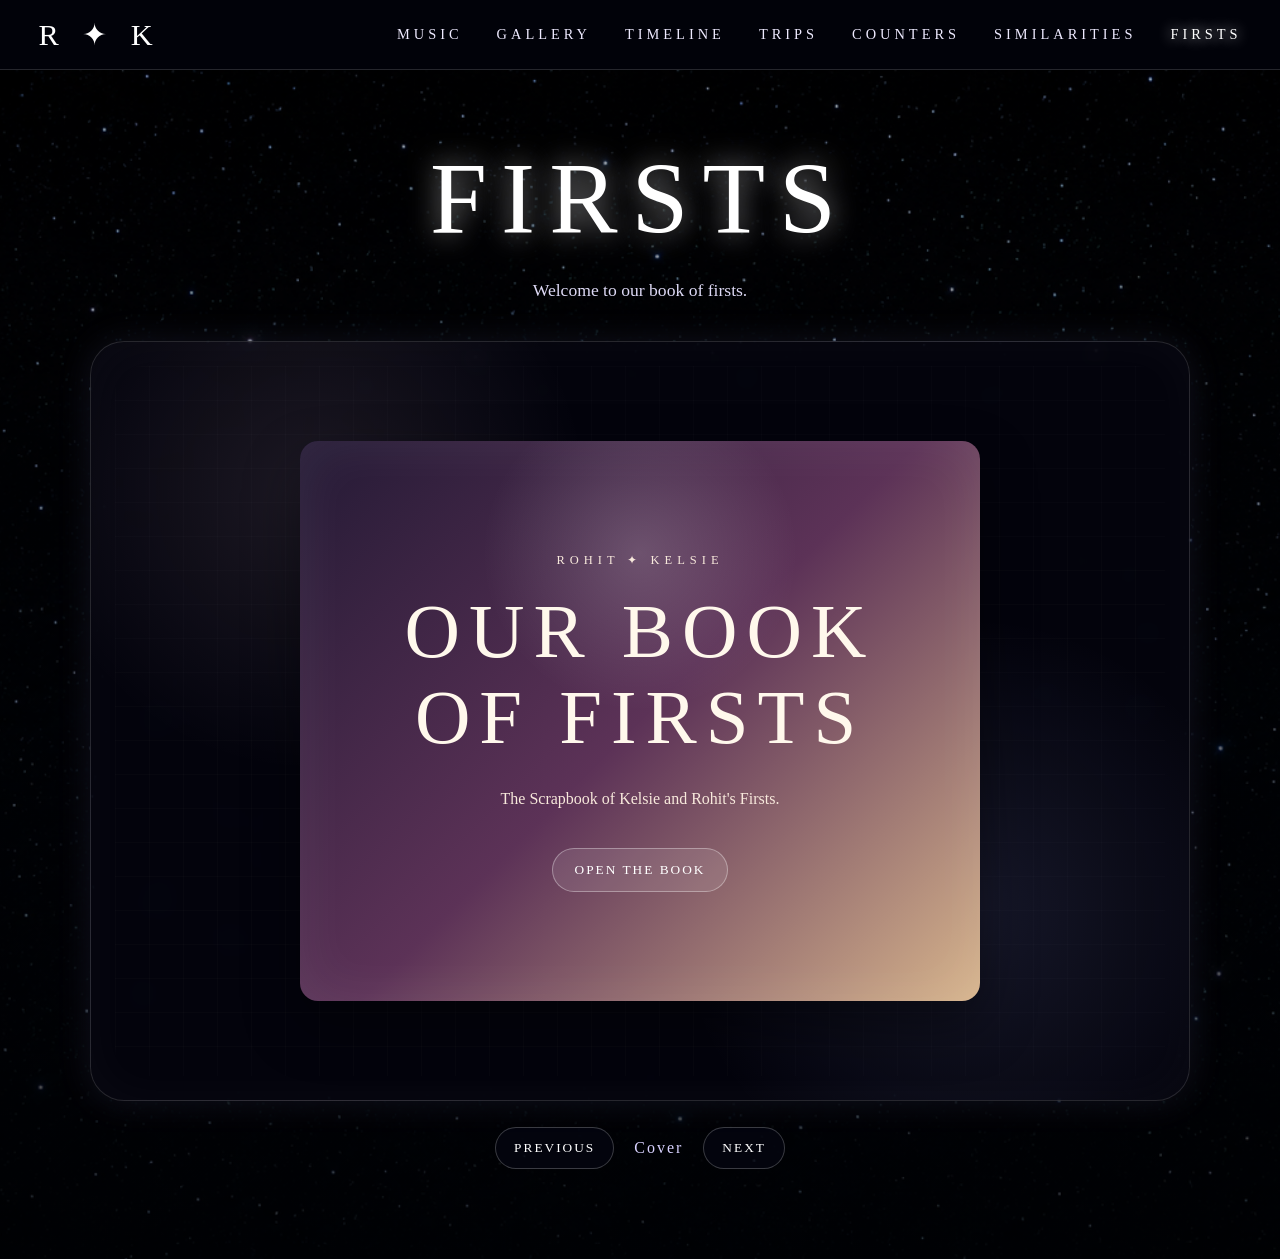
==== commit 69c015b5: "Update firsts.html" ====
--- a/firsts.html
+++ b/firsts.html
@@ -61,7 +61,7 @@
             <p class="book-kicker">Rohit ✦ Kelsie</p>
             <h2>Our Book of Firsts</h2>
             <p>
-              A scrapbook of the little beginnings that became everything.
+              The Scrapbook of Kelsie and Rohit's Firsts.
             </p>
             <button class="open-book-button" data-page="0">Open the Book</button>
           </div>
@@ -101,7 +101,7 @@
             <p class="first-number">Chapter 01</p>
             <h2>First Meeting</h2>
             <p class="first-date">Add date</p>
-            <p class="first-description">Write the story here.</p>
+            <p class="first-description">Story here.</p>
             <div class="first-photo-grid">
               <div class="first-photo-placeholder">Photo</div>
               <div class="first-photo-placeholder">Photo</div>
@@ -115,7 +115,7 @@
             <p class="first-number">Chapter 02</p>
             <h2>First Hangout</h2>
             <p class="first-date">Add date</p>
-            <p class="first-description">Write the story here.</p>
+            <p class="first-description">Story here.</p>
             <div class="first-photo-grid">
               <div class="first-photo-placeholder">Photo</div>
               <div class="first-photo-placeholder">Photo</div>
@@ -129,7 +129,7 @@
             <p class="first-number">Chapter 03</p>
             <h2>First Long Conversation</h2>
             <p class="first-date">Add date</p>
-            <p class="first-description">Write the story here.</p>
+            <p class="first-description">Story here.</p>
             <div class="first-photo-grid">
               <div class="first-photo-placeholder">Photo</div>
               <div class="first-photo-placeholder">Photo</div>
@@ -143,7 +143,7 @@
             <p class="first-number">Chapter 04</p>
             <h2>First Pseudodate</h2>
             <p class="first-date">Add date</p>
-            <p class="first-description">Write the story here.</p>
+            <p class="first-description">Story here.</p>
             <div class="first-photo-grid">
               <div class="first-photo-placeholder">Photo</div>
               <div class="first-photo-placeholder">Photo</div>
@@ -157,7 +157,7 @@
             <p class="first-number">Chapter 05</p>
             <h2>First Kiss</h2>
             <p class="first-date">Add date</p>
-            <p class="first-description">Write the story here.</p>
+            <p class="first-description">Story here.</p>
             <div class="first-photo-grid">
               <div class="first-photo-placeholder">Photo</div>
               <div class="first-photo-placeholder">Photo</div>
@@ -171,7 +171,7 @@
             <p class="first-number">Chapter 06</p>
             <h2>First Date</h2>
             <p class="first-date">Add date</p>
-            <p class="first-description">Write the story here.</p>
+            <p class="first-description">Story here.</p>
             <div class="first-photo-grid">
               <div class="first-photo-placeholder">Photo</div>
               <div class="first-photo-placeholder">Photo</div>
@@ -185,7 +185,7 @@
             <p class="first-number">Chapter 07</p>
             <h2>First Dance</h2>
             <p class="first-date">Add date</p>
-            <p class="first-description">Write the story here.</p>
+            <p class="first-description">Story here.</p>
             <div class="first-photo-grid">
               <div class="first-photo-placeholder">Photo</div>
               <div class="first-photo-placeholder">Photo</div>
@@ -199,7 +199,7 @@
             <p class="first-number">Chapter 08</p>
             <h2>First Road Trip</h2>
             <p class="first-date">Add date</p>
-            <p class="first-description">Write the story here.</p>
+            <p class="first-description">Story here.</p>
             <div class="first-photo-grid">
               <div class="first-photo-placeholder">Photo</div>
               <div class="first-photo-placeholder">Photo</div>
@@ -213,7 +213,7 @@
             <p class="first-number">Chapter 09</p>
             <h2>First Crack</h2>
             <p class="first-date">Add date</p>
-            <p class="first-description">Write the story here.</p>
+            <p class="first-description">Story here.</p>
             <div class="first-photo-grid">
               <div class="first-photo-placeholder">Photo</div>
               <div class="first-photo-placeholder">Photo</div>
@@ -227,7 +227,7 @@
             <p class="first-number">Chapter 10</p>
             <h2>First Classic Session</h2>
             <p class="first-date">Add date</p>
-            <p class="first-description">Write the story here.</p>
+            <p class="first-description">Story here.</p>
             <div class="first-photo-grid">
               <div class="first-photo-placeholder">Photo</div>
               <div class="first-photo-placeholder">Photo</div>
@@ -241,7 +241,7 @@
             <p class="first-number">Chapter 11</p>
             <h2>First Date as a Couple</h2>
             <p class="first-date">Add date</p>
-            <p class="first-description">Write the story here.</p>
+            <p class="first-description">Story here.</p>
             <div class="first-photo-grid">
               <div class="first-photo-placeholder">Photo</div>
               <div class="first-photo-placeholder">Photo</div>
@@ -255,7 +255,7 @@
             <p class="first-number">Chapter 12</p>
             <h2>First I Love You</h2>
             <p class="first-date">Add date</p>
-            <p class="first-description">Write the story here.</p>
+            <p class="first-description">Story here.</p>
             <div class="first-photo-grid">
               <div class="first-photo-placeholder">Photo</div>
               <div class="first-photo-placeholder">Photo</div>
@@ -269,7 +269,7 @@
             <p class="first-number">Chapter 13</p>
             <h2>First Zoo Day</h2>
             <p class="first-date">Add date</p>
-            <p class="first-description">Write the story here.</p>
+            <p class="first-description">Story here.</p>
             <div class="first-photo-grid">
               <div class="first-photo-placeholder">Photo</div>
               <div class="first-photo-placeholder">Photo</div>
@@ -283,7 +283,7 @@
             <p class="first-number">Chapter 14</p>
             <h2>First Time We Stayed Somewhere</h2>
             <p class="first-date">Add date</p>
-            <p class="first-description">Write the story here.</p>
+            <p class="first-description">Story here.</p>
             <div class="first-photo-grid">
               <div class="first-photo-placeholder">Photo</div>
               <div class="first-photo-placeholder">Photo</div>
@@ -297,7 +297,7 @@
             <p class="first-number">Chapter 15</p>
             <h2>First Flight Together</h2>
             <p class="first-date">Add date</p>
-            <p class="first-description">Write the story here.</p>
+            <p class="first-description">Story here.</p>
             <div class="first-photo-grid">
               <div class="first-photo-placeholder">Photo</div>
               <div class="first-photo-placeholder">Photo</div>
@@ -311,7 +311,7 @@
             <p class="first-number">Chapter 16</p>
             <h2>First Time Duo Drinking</h2>
             <p class="first-date">Add date</p>
-            <p class="first-description">Write the story here.</p>
+            <p class="first-description">Story here.</p>
             <div class="first-photo-grid">
               <div class="first-photo-placeholder">Photo</div>
               <div class="first-photo-placeholder">Photo</div>
@@ -325,7 +325,7 @@
             <p class="first-number">Chapter 17</p>
             <h2>First Fight Both Angry at Each Other</h2>
             <p class="first-date">Add date</p>
-            <p class="first-description">Write the story here.</p>
+            <p class="first-description">Story here.</p>
             <div class="first-photo-grid">
               <div class="first-photo-placeholder">Photo</div>
               <div class="first-photo-placeholder">Photo</div>
@@ -419,4 +419,4 @@
     updateSideMenu();
   </script>
 </body>
-</html>+</html>
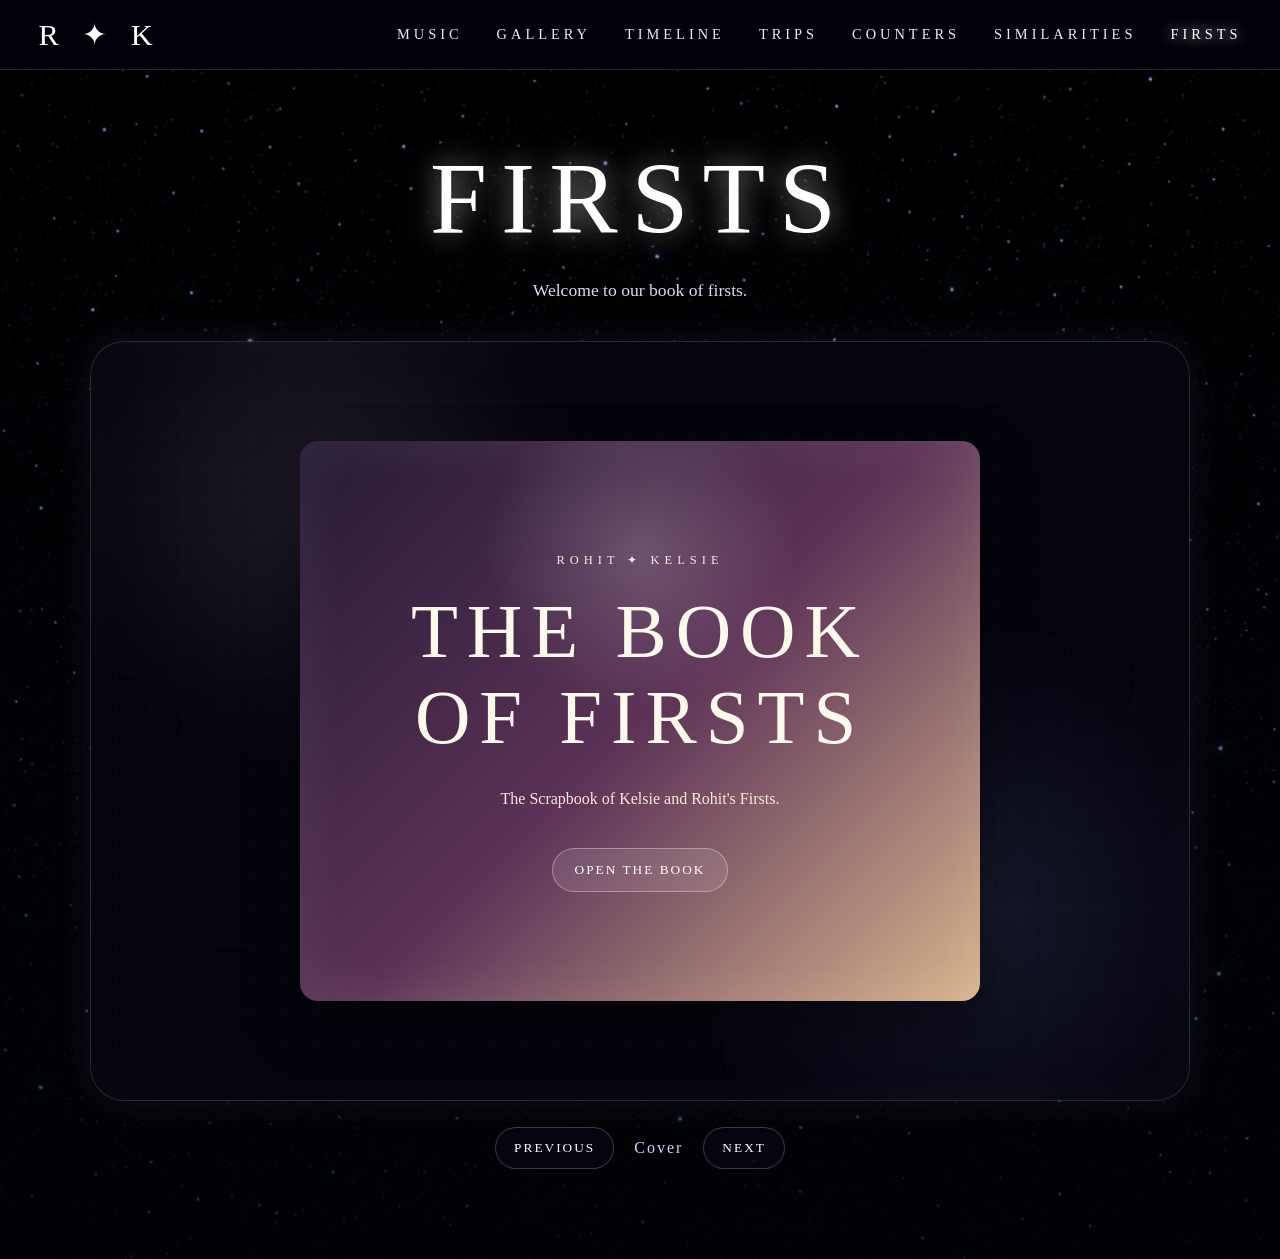
==== commit 28c696ec: "Update firsts.html" ====
--- a/firsts.html
+++ b/firsts.html
@@ -4,7 +4,7 @@
   <meta charset="UTF-8" />
   <meta name="viewport" content="width=device-width, initial-scale=1.0" />
 
-  <title>Our Book of Firsts | Rohit ✦ Kelsie</title>
+  <title>The Book of Firsts | Rohit ✦ Kelsie</title>
 
   <link rel="stylesheet" href="style.css?v=6" />
 </head>
@@ -59,7 +59,7 @@
         <article class="book-page book-cover active">
           <div class="cover-inner">
             <p class="book-kicker">Rohit ✦ Kelsie</p>
-            <h2>Our Book of Firsts</h2>
+            <h2>The Book of Firsts</h2>
             <p>
               The Scrapbook of Kelsie and Rohit's Firsts.
             </p>
